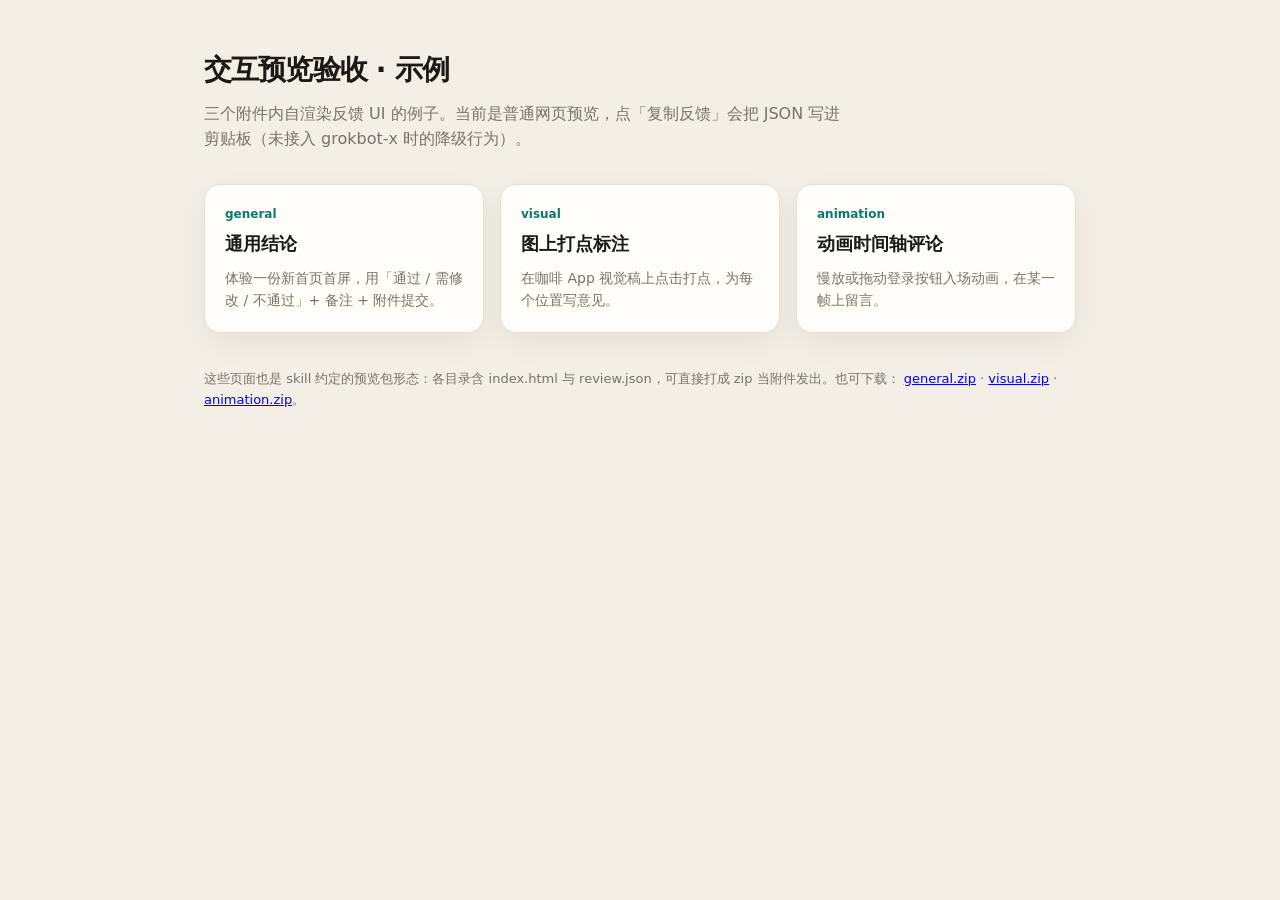
==== index.html @ 342da012 "Add interactive preview review examples (general, visual, animation)." ====
<!doctype html>
<html lang="zh-CN">
<meta charset="utf-8">
<meta name="viewport" content="width=device-width,initial-scale=1">
<title>交互预览验收 · 示例</title>
<style>
:root{--bg:#f3efe6;--ink:#1c1917;--muted:#7a7268;--line:#e6dfd3;--paper:#fffdf8;--accent:#0f766e;--font:"PingFang SC","Hiragino Sans GB","Noto Sans SC",ui-sans-serif,system-ui,sans-serif}
*{box-sizing:border-box}
body{margin:0;background:var(--bg);color:var(--ink);font:16px/1.6 var(--font)}
main{max-width:920px;margin:0 auto;padding:48px 24px 80px}
h1{font-size:28px;letter-spacing:-.03em;margin:0 0 8px}
.lead{color:var(--muted);margin:0 0 32px;max-width:640px}
.grid{display:grid;grid-template-columns:repeat(auto-fit,minmax(240px,1fr));gap:16px}
a.card{display:block;background:var(--paper);border:1px solid var(--line);border-radius:16px;padding:20px;text-decoration:none;color:inherit;box-shadow:0 10px 30px rgba(28,25,23,.06)}
a.card:hover{border-color:#c5ddd8}
.kicker{font-size:12px;color:var(--accent);font-weight:650}
a.card h2{margin:6px 0 8px;font-size:18px}
a.card p{margin:0;color:var(--muted);font-size:14px}
.note{margin-top:36px;font-size:13px;color:var(--muted)}
</style>
<main>
  <h1>交互预览验收 · 示例</h1>
  <p class="lead">三个附件内自渲染反馈 UI 的例子。当前是普通网页预览，点「复制反馈」会把 JSON 写进剪贴板（未接入 grokbot-x 时的降级行为）。</p>
  <div class="grid">
    <a class="card" href="general/index.html">
      <div class="kicker">general</div>
      <h2>通用结论</h2>
      <p>体验一份新首页首屏，用「通过 / 需修改 / 不通过」+ 备注 + 附件提交。</p>
    </a>
    <a class="card" href="visual/index.html">
      <div class="kicker">visual</div>
      <h2>图上打点标注</h2>
      <p>在咖啡 App 视觉稿上点击打点，为每个位置写意见。</p>
    </a>
    <a class="card" href="animation/index.html">
      <div class="kicker">animation</div>
      <h2>动画时间轴评论</h2>
      <p>慢放或拖动登录按钮入场动画，在某一帧上留言。</p>
    </a>
  </div>
  <p class="note">这些页面也是 skill 约定的预览包形态：各目录含 index.html 与 review.json，可直接打成 zip 当附件发出。也可下载：
    <a href="zips/general.zip">general.zip</a> ·
    <a href="zips/visual.zip">visual.zip</a> ·
    <a href="zips/animation.zip">animation.zip</a>。
  </p>
</main>
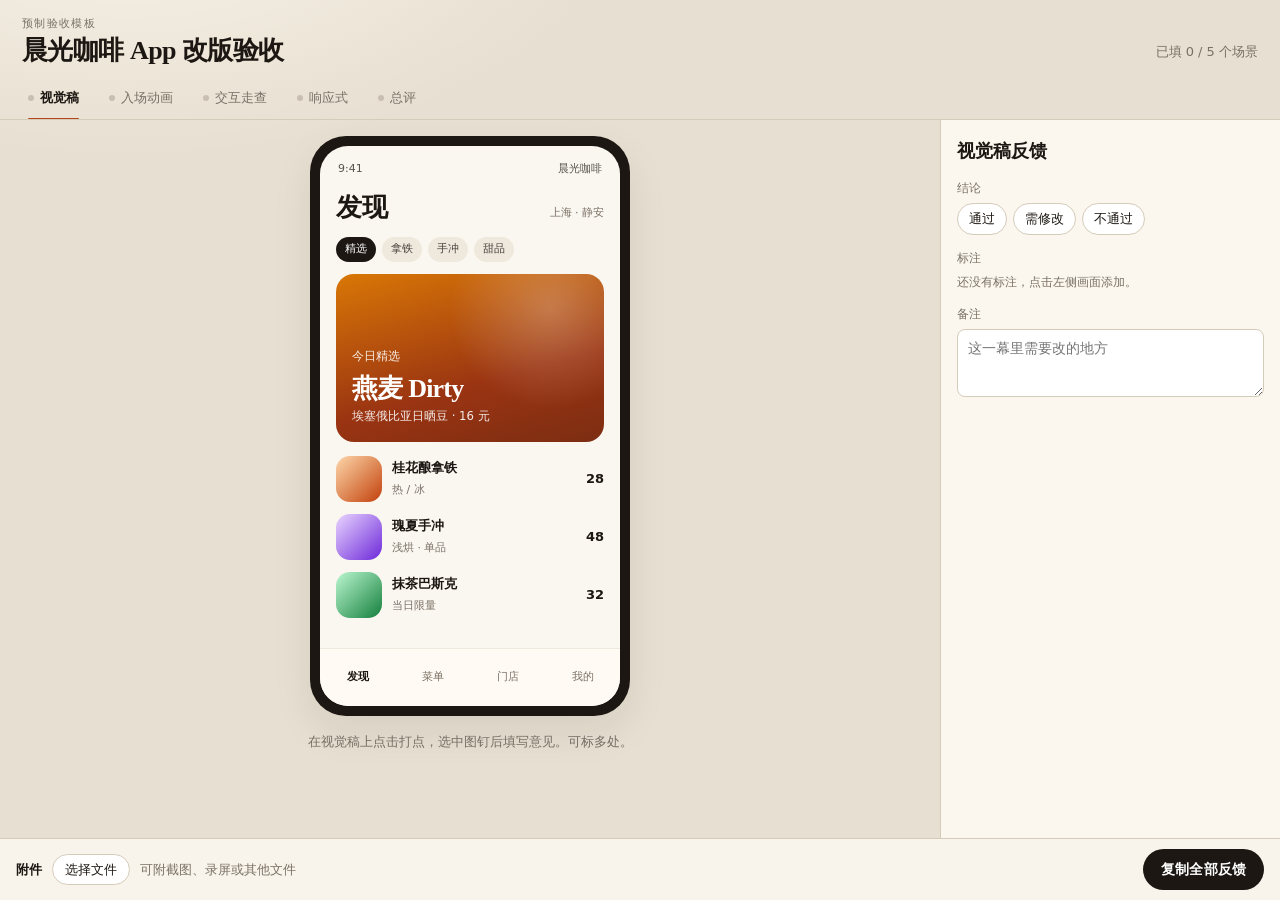
==== commit 4035402a: "Replace standalone demos with a unified multi-tab acceptance template One page combines visual, anim" ====
--- a/index.html
+++ b/index.html
@@ -1,46 +1,36 @@
 <!doctype html>
 <html lang="zh-CN">
-<meta charset="utf-8">
-<meta name="viewport" content="width=device-width,initial-scale=1">
-<title>交互预览验收 · 示例</title>
-<style>
-:root{--bg:#f3efe6;--ink:#1c1917;--muted:#7a7268;--line:#e6dfd3;--paper:#fffdf8;--accent:#0f766e;--font:"PingFang SC","Hiragino Sans GB","Noto Sans SC",ui-sans-serif,system-ui,sans-serif}
-*{box-sizing:border-box}
-body{margin:0;background:var(--bg);color:var(--ink);font:16px/1.6 var(--font)}
-main{max-width:920px;margin:0 auto;padding:48px 24px 80px}
-h1{font-size:28px;letter-spacing:-.03em;margin:0 0 8px}
-.lead{color:var(--muted);margin:0 0 32px;max-width:640px}
-.grid{display:grid;grid-template-columns:repeat(auto-fit,minmax(240px,1fr));gap:16px}
-a.card{display:block;background:var(--paper);border:1px solid var(--line);border-radius:16px;padding:20px;text-decoration:none;color:inherit;box-shadow:0 10px 30px rgba(28,25,23,.06)}
-a.card:hover{border-color:#c5ddd8}
-.kicker{font-size:12px;color:var(--accent);font-weight:650}
-a.card h2{margin:6px 0 8px;font-size:18px}
-a.card p{margin:0;color:var(--muted);font-size:14px}
-.note{margin-top:36px;font-size:13px;color:var(--muted)}
-</style>
-<main>
-  <h1>交互预览验收 · 示例</h1>
-  <p class="lead">三个附件内自渲染反馈 UI 的例子。当前是普通网页预览，点「复制反馈」会把 JSON 写进剪贴板（未接入 grokbot-x 时的降级行为）。</p>
-  <div class="grid">
-    <a class="card" href="general/index.html">
-      <div class="kicker">general</div>
-      <h2>通用结论</h2>
-      <p>体验一份新首页首屏，用「通过 / 需修改 / 不通过」+ 备注 + 附件提交。</p>
-    </a>
-    <a class="card" href="visual/index.html">
-      <div class="kicker">visual</div>
-      <h2>图上打点标注</h2>
-      <p>在咖啡 App 视觉稿上点击打点，为每个位置写意见。</p>
-    </a>
-    <a class="card" href="animation/index.html">
-      <div class="kicker">animation</div>
-      <h2>动画时间轴评论</h2>
-      <p>慢放或拖动登录按钮入场动画，在某一帧上留言。</p>
-    </a>
+<head>
+  <meta charset="utf-8">
+  <meta name="viewport" content="width=device-width, initial-scale=1">
+  <title>晨光咖啡 App 改版验收</title>
+  <link rel="stylesheet" href="assets/app.css">
+</head>
+<body>
+  <div class="app">
+    <header class="top">
+      <div class="brand">
+        <p class="eyebrow">预制验收模板</p>
+        <h1>晨光咖啡 App 改版验收</h1>
+      </div>
+      <p class="fill-meta" id="fillMeta">已填 0 / 5 个场景</p>
+    </header>
+    <nav class="tabs" id="tabs" role="tablist" aria-label="验收场景"></nav>
+    <div class="main">
+      <section class="stage" id="stage" aria-live="polite"></section>
+      <aside class="panel" id="panel"></aside>
+    </div>
+    <footer class="dock">
+      <label class="attach">
+        <span class="attach-label">附件</span>
+        <input id="files" type="file" accept="image/*,video/*,*/*" multiple>
+        <span class="attach-btn">选择文件</span>
+        <span id="fileHint">可附截图、录屏或其他文件</span>
+      </label>
+      <button class="primary" id="copyAll" type="button">复制全部反馈</button>
+    </footer>
   </div>
-  <p class="note">这些页面也是 skill 约定的预览包形态：各目录含 index.html 与 review.json，可直接打成 zip 当附件发出。也可下载：
-    <a href="zips/general.zip">general.zip</a> ·
-    <a href="zips/visual.zip">visual.zip</a> ·
-    <a href="zips/animation.zip">animation.zip</a>。
-  </p>
-</main>
+  <div class="toast" id="toast" role="status"></div>
+  <script src="assets/app.js"></script>
+</body>
+</html>
--- a/assets/app.css
+++ b/assets/app.css
@@ -0,0 +1,184 @@
+:root{
+  --bg:#e7dfd1;
+  --bg-deep:#ddd4c4;
+  --paper:#fbf7ef;
+  --ink:#1c1712;
+  --muted:#7a7166;
+  --line:#d5cbb9;
+  --pine:#21584a;
+  --pine-ink:#163d34;
+  --pine-soft:#d7ebe3;
+  --copper:#b4451a;
+  --copper-soft:#f6dcd1;
+  --ok:#2f6f4e;
+  --ok-soft:#d9ecdf;
+  --warn:#9a4b12;
+  --warn-soft:#f6e0c8;
+  --bad:#9f2d2d;
+  --bad-soft:#f6d6d4;
+  --shadow:0 16px 40px rgba(28,23,18,.08);
+  --serif:"Iowan Old Style","Palatino Linotype","Songti SC","Source Han Serif SC","Noto Serif SC",serif;
+  --sans:"PingFang SC","Hiragino Sans GB","Noto Sans SC",ui-sans-serif,system-ui,sans-serif;
+}
+*{box-sizing:border-box}
+html,body{margin:0;height:100%;overflow:hidden;background:var(--bg);color:var(--ink);font:14px/1.5 var(--sans)}
+button,input,textarea,select{font:inherit;color:inherit}
+button{cursor:pointer}
+a{color:var(--pine-ink)}
+
+.app{min-height:100%;height:100%;overflow:hidden;display:grid;grid-template-rows:auto auto 1fr auto;background:
+  radial-gradient(1000px 500px at 10% -10%,rgba(255,250,240,.7),transparent 50%),
+  var(--bg)}
+
+.top{display:flex;align-items:flex-end;justify-content:space-between;gap:16px;padding:16px 22px 12px}
+.eyebrow{margin:0 0 2px;font-size:11px;letter-spacing:.12em;text-transform:uppercase;color:var(--muted)}
+.top h1{margin:0;font-family:var(--serif);font-size:26px;font-weight:600;letter-spacing:-.02em;line-height:1.2}
+.fill-meta{margin:0;color:var(--muted);font-size:13px;padding-bottom:4px}
+
+.tabs{display:flex;gap:2px;padding:0 14px;border-bottom:1px solid var(--line);overflow:auto}
+.tab{appearance:none;border:0;background:transparent;padding:10px 14px 12px;color:var(--muted);font-size:13px;position:relative;white-space:nowrap}
+.tab:hover{color:var(--ink)}
+.tab[aria-selected="true"]{color:var(--ink);font-weight:600}
+.tab[aria-selected="true"]::after{content:"";position:absolute;left:14px;right:14px;bottom:-1px;height:2px;background:var(--copper);border-radius:2px}
+.tab .dot{display:inline-block;width:6px;height:6px;border-radius:50%;margin-right:6px;background:#c8bfb1;vertical-align:middle}
+.tab.is-done .dot{background:var(--ok)}
+.tab.is-partial .dot{background:var(--warn)}
+
+.main{display:grid;grid-template-columns:1fr 340px;min-height:0;overflow:hidden}
+@media (max-width:960px){.main{grid-template-columns:1fr}.top h1{font-size:22px}}
+
+.stage,.panel{min-height:0}
+.stage{min-width:0;overflow:auto;padding:16px 24px 24px;display:flex;flex-direction:column;align-items:center;justify-content:flex-start;gap:16px}
+.hint{margin:0;max-width:520px;text-align:center;color:var(--muted);font-size:13px}
+
+.panel{background:var(--paper);border-left:1px solid var(--line);padding:18px 16px 24px;overflow:auto;display:flex;flex-direction:column;gap:14px}
+@media (max-width:960px){.panel{border-left:0;border-top:1px solid var(--line)}}
+.panel h2{margin:0;font-family:var(--serif);font-size:18px;font-weight:600}
+.field{display:flex;flex-direction:column;gap:6px}
+.field>label,.field>.lbl{font-size:12px;color:var(--muted)}
+.choices{display:flex;flex-wrap:wrap;gap:6px}
+.choice{border:1px solid var(--line);background:#fff;border-radius:999px;padding:5px 11px;font-size:13px}
+.choice[aria-pressed="true"][data-v="通过"],.choice[aria-pressed="true"][data-v="pass"]{background:var(--ok-soft);border-color:#badcc6;color:var(--ok)}
+.choice[aria-pressed="true"][data-v="需修改"],.choice[aria-pressed="true"][data-v="issue"]{background:var(--warn-soft);border-color:#e8c39a;color:var(--warn)}
+.choice[aria-pressed="true"][data-v="不通过"],.choice[aria-pressed="true"][data-v="stuck"]{background:var(--bad-soft);border-color:#e3b3b1;color:var(--bad)}
+textarea,input[type="text"]{width:100%;border:1px solid var(--line);border-radius:8px;padding:8px 10px;background:#fff;resize:vertical}
+textarea{min-height:68px}
+.list{display:flex;flex-direction:column;gap:8px}
+.item{border:1px solid var(--line);border-radius:10px;padding:8px 10px;background:#fff;display:flex;flex-direction:column;gap:6px}
+.item header{display:flex;justify-content:space-between;align-items:center;gap:8px;font-size:12px;color:var(--muted)}
+.item .icon{border:0;background:transparent;color:var(--muted);padding:2px 4px}
+.empty{font-size:12px;color:var(--muted)}
+
+.dock{display:flex;align-items:center;justify-content:space-between;gap:12px;padding:10px 16px;border-top:1px solid var(--line);background:rgba(251,247,239,.86);backdrop-filter:blur(10px)}
+.attach{display:flex;align-items:center;gap:10px;color:var(--muted);font-size:13px;min-width:0;cursor:pointer}
+.attach-label{color:var(--ink);font-weight:600}
+.attach input{position:absolute;width:1px;height:1px;padding:0;margin:-1px;overflow:hidden;clip:rect(0,0,0,0);border:0}
+.attach-btn{border:1px solid var(--line);background:#fff;border-radius:999px;padding:5px 12px;color:var(--ink)}
+.attach:hover .attach-btn{border-color:var(--ink)}
+#fileHint{white-space:nowrap;overflow:hidden;text-overflow:ellipsis;max-width:42vw}
+.primary{appearance:none;border:0;background:var(--ink);color:#fff;border-radius:999px;padding:10px 18px;font-weight:600;letter-spacing:.01em}
+.primary:hover{background:#000}
+.ghost{appearance:none;border:1px solid var(--line);background:#fff;border-radius:999px;padding:6px 12px}
+
+.toast{position:fixed;left:50%;bottom:84px;transform:translateX(-50%) translateY(12px);background:var(--ink);color:#fff;padding:10px 14px;border-radius:999px;font-size:13px;opacity:0;pointer-events:none;transition:.22s}
+.toast.show{opacity:1;transform:translateX(-50%) translateY(0)}
+
+/* device */
+.device{background:#1c1712;border-radius:36px;padding:10px;box-shadow:var(--shadow);position:relative}
+.device.phone{width:320px}
+.screen{background:#faf6f0;border-radius:28px;overflow:hidden;position:relative;height:560px}
+.status{height:36px;display:flex;align-items:center;justify-content:space-between;padding:10px 18px 0;font-size:11px;color:#57534e}
+.nav{display:flex;align-items:baseline;justify-content:space-between;padding:6px 16px 10px}
+.nav h3{margin:0;font-family:var(--serif);font-size:26px;font-weight:600}
+.nav .loc{font-size:11px;color:#7a7166}
+.chips{display:flex;gap:6px;padding:0 16px 12px}
+.chip{border:0;background:#efe8dc;color:#44403c;border-radius:999px;padding:4px 9px;font-size:11px}
+.chip.on{background:#1c1712;color:#fff}
+.hero{margin:0 16px;border-radius:18px;min-height:168px;padding:16px;color:#fff;display:flex;flex-direction:column;justify-content:flex-end;
+  background:
+    radial-gradient(circle at 80% 20%,rgba(255,255,255,.25),transparent 40%),
+    linear-gradient(165deg,#d97706,#9a3412 62%,#7c2d12)}
+.hero small{opacity:.9}
+.hero h4{margin:4px 0 0;font-family:var(--serif);font-size:26px;letter-spacing:-.03em}
+.rows{padding:14px 16px 72px;display:flex;flex-direction:column;gap:12px}
+.row{display:flex;align-items:center;gap:10px;width:100%;border:0;background:transparent;text-align:left;padding:0}
+.thumb{width:46px;height:46px;border-radius:14px;flex:none}
+.t1{background:linear-gradient(135deg,#fed7aa,#c2410c)}
+.t2{background:linear-gradient(135deg,#e9d5ff,#6d28d9)}
+.t3{background:linear-gradient(135deg,#bbf7d0,#15803d)}
+.meta{flex:1;min-width:0}
+.meta b{display:block;font-size:13px}
+.meta span{font-size:11px;color:#7a7166}
+.price{font-size:13px;font-weight:650}
+.tabbar{position:absolute;left:0;right:0;bottom:0;height:58px;background:rgba(255,251,245,.94);border-top:1px solid #efe8dc;display:flex;align-items:center;justify-content:space-around;font-size:11px;color:#7a7166}
+.tabbar .on{color:#1c1712;font-weight:650}
+
+/* pins */
+.screen.annotate{cursor:crosshair}
+.pin{position:absolute;width:22px;height:22px;border-radius:50% 50% 50% 0;background:var(--copper);color:#fff;font-size:11px;font-weight:700;display:flex;align-items:center;justify-content:center;transform:translate(-50%,-100%) rotate(-45deg);box-shadow:0 4px 10px rgba(180,69,26,.35);z-index:3;cursor:pointer;border:0;padding:0}
+.pin span{transform:rotate(45deg)}
+.pin.active{background:#1c1712;z-index:4}
+
+/* login / animation stage */
+.player-wrap{width:min(420px,100%);display:flex;flex-direction:column;gap:14px;align-items:center}
+.login{width:min(380px,100%);background:var(--paper);border:1px solid var(--line);border-radius:22px;padding:32px 26px 26px;box-shadow:var(--shadow);overflow:hidden}
+.login h2{margin:0 0 6px;font-family:var(--serif);font-size:28px}
+.login .sub{margin:0 0 22px;color:var(--muted)}
+.login .fieldline{margin:0 0 10px}
+.login input{width:100%;border:1px solid var(--line);border-radius:10px;padding:10px 12px;background:#fff}
+.login-btn{width:100%;margin-top:8px;border:0;background:var(--ink);color:#fff;border-radius:12px;padding:12px;font-weight:650}
+
+.player{width:min(420px,100%);background:var(--paper);border:1px solid var(--line);border-radius:16px;padding:12px 14px 14px;box-shadow:var(--shadow)}
+.player-top{display:flex;align-items:center;gap:8px;margin-bottom:10px}
+.play{width:36px;height:36px;border:0;border-radius:50%;background:var(--ink);color:#fff;display:grid;place-items:center;flex:none}
+.play svg{width:16px;height:16px;fill:currentColor}
+.time{font-variant-numeric:tabular-nums;font-size:12px;color:var(--muted);min-width:92px}
+.speeds{margin-left:auto;display:flex;gap:4px}
+.speeds button{border:1px solid var(--line);background:#fff;border-radius:999px;padding:3px 8px;font-size:11px}
+.speeds button[aria-pressed="true"]{background:var(--ink);color:#fff;border-color:var(--ink)}
+
+.scrub{position:relative;height:28px;touch-action:none;cursor:pointer;user-select:none}
+.scrub-track,.scrub-fill{position:absolute;left:0;right:0;top:12px;height:4px;border-radius:99px;background:#ddd3c3;pointer-events:none}
+.scrub-fill{right:auto;width:0;background:var(--copper);z-index:1}
+.scrub-thumb{position:absolute;top:5px;width:18px;height:18px;margin-left:-9px;left:0;border-radius:50%;background:var(--copper);border:2px solid #fff;box-shadow:0 1px 5px rgba(0,0,0,.22);z-index:3;pointer-events:none}
+.scrub-marks{position:absolute;inset:0;z-index:2;pointer-events:none}
+.mark{position:absolute;top:8px;width:8px;height:8px;margin-left:-4px;border-radius:50%;background:var(--pine);border:2px solid var(--paper);cursor:pointer;pointer-events:auto}
+.scrub.dragging .scrub-thumb{transform:scale(1.15)}
+.player-hint{margin:8px 0 0;font-size:11px;color:var(--muted)}
+.add-cue{margin-top:8px}
+
+/* prototype inner screens */
+.detail,.cart{padding:12px 16px 72px}
+.back{border:0;background:transparent;color:var(--muted);padding:0 0 8px;font-size:13px}
+.detail h3{margin:0 0 6px;font-family:var(--serif);font-size:24px}
+.detail .lead{margin:0 0 14px;color:#7a7166;font-size:13px}
+.sizes{display:flex;gap:6px;margin:0 0 16px}
+.cta-block{display:flex;gap:8px;align-items:center}
+.cta-block .cta{flex:1;border:0;background:#1c1712;color:#fff;border-radius:12px;padding:12px;font-weight:650}
+.cart-item{display:flex;justify-content:space-between;padding:10px 0;border-bottom:1px solid #efe8dc}
+
+/* responsive stage */
+.stage-tools{flex:none;display:flex;flex-direction:column;align-items:center;gap:8px;width:100%;padding:0;margin:0 0 4px}
+.bp-switch{display:flex;gap:6px;flex-wrap:wrap;justify-content:center}
+.frame-label{font-size:12px;color:var(--muted)}
+.device.tablet .screen,.device.desktop .screen{height:auto;min-height:480px}
+.device.tablet{width:520px}
+.device.desktop{width:min(860px,100%);border-radius:16px;padding:8px}
+.device.desktop .screen{border-radius:10px;height:auto;min-height:460px}
+.web{display:grid;grid-template-columns:200px 1fr;min-height:460px}
+.web-side{background:#f3eee4;padding:20px 16px;border-right:1px solid #efe8dc}
+.web-side h3{margin:0 0 16px;font-family:var(--serif);font-size:22px}
+.web-main{padding:20px}
+.web-hero{border-radius:16px;min-height:180px;padding:22px;color:#fff;background:linear-gradient(165deg,#d97706,#9a3412 62%,#7c2d12)}
+.web-grid{display:grid;grid-template-columns:repeat(3,1fr);gap:12px;margin-top:16px}
+.web-card{background:#fff;border:1px solid #efe8dc;border-radius:12px;padding:12px}
+
+.bp-rows .item{gap:8px}
+
+@media (max-width:560px){
+  .device.tablet,.device.desktop{width:100%}
+  .web{grid-template-columns:1fr}
+  .web-grid{grid-template-columns:1fr}
+  .attach input{width:110px}
+  .dock{flex-wrap:wrap}
+}
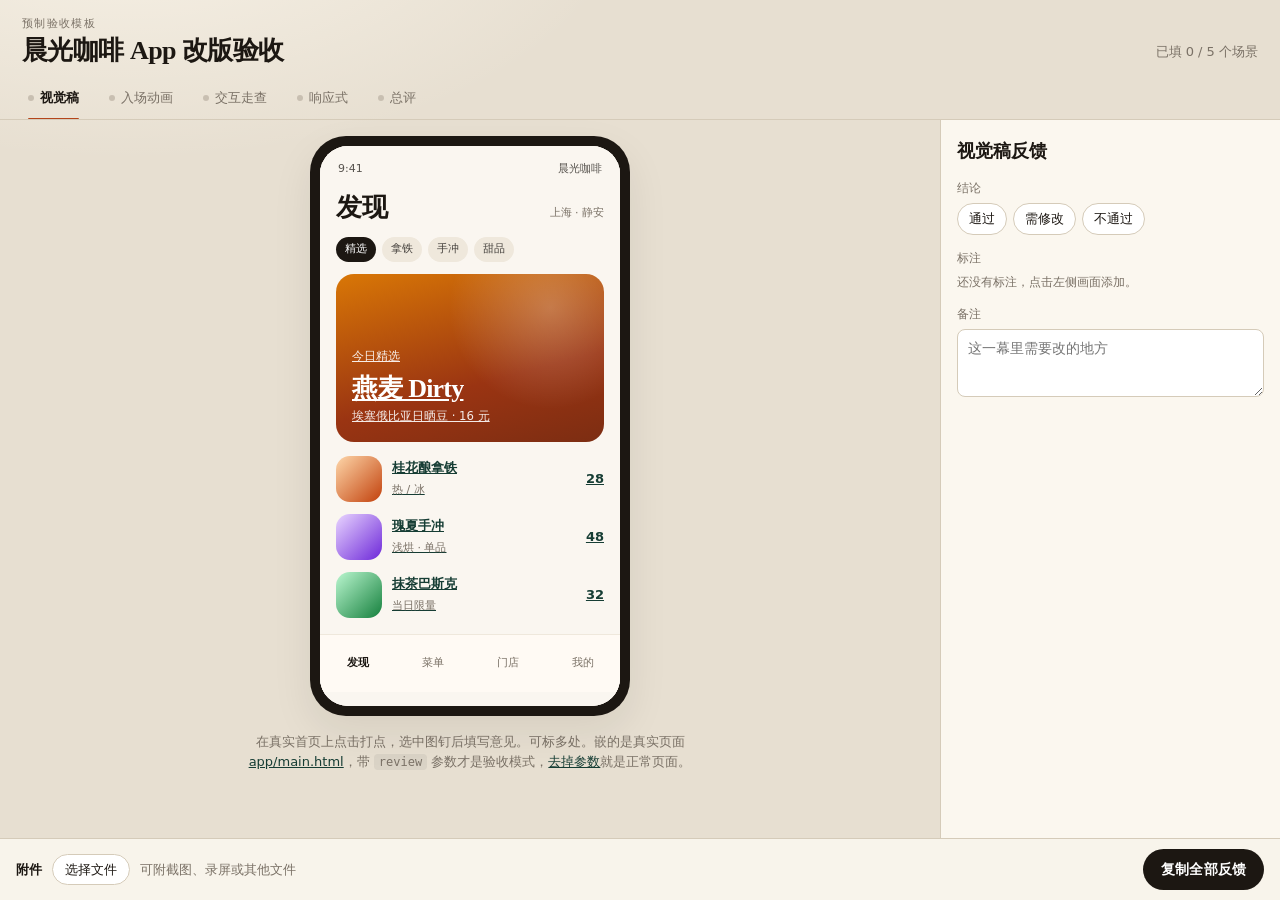
==== commit 9b0eb5d3: "feat: 验收场景改用 iframe 嵌真实构建页面(?review 参数) + 清理旧内联渲染" ====
--- a/index.html
+++ b/index.html
@@ -4,7 +4,7 @@
   <meta charset="utf-8">
   <meta name="viewport" content="width=device-width, initial-scale=1">
   <title>晨光咖啡 App 改版验收</title>
-  <link rel="stylesheet" href="assets/app.css">
+  <link rel="stylesheet" href="assets/app.css?v=11">
 </head>
 <body>
   <div class="app">
@@ -31,6 +31,6 @@
     </footer>
   </div>
   <div class="toast" id="toast" role="status"></div>
-  <script src="assets/app.js"></script>
+  <script src="assets/app.js?v=11"></script>
 </body>
 </html>
--- a/assets/app.css
+++ b/assets/app.css
@@ -182,3 +182,50 @@
   .attach input{width:110px}
   .dock{flex-wrap:wrap}
 }
+
+/* foldable logical regions in the responsive preview */
+.screen.regions{display:flex;flex-direction:column;overflow:hidden}
+.device.desktop .screen.regions{height:auto;min-height:460px;overflow:visible}
+.region{flex:none;min-width:0;position:relative}
+.region.grow{flex:1;min-height:0;display:flex;flex-direction:column}
+.region.grow .region-body{flex:1;min-height:0;overflow:auto}
+.region.grow.is-collapsed{flex:none}
+.region:not(.is-collapsed) .region-bar{display:none}
+.region.is-collapsed .region-bar{position:relative;display:flex;align-items:center;gap:6px;width:100%;border:0;border-bottom:1px dashed rgba(28,23,18,.12);background:rgba(28,23,18,.045);color:var(--muted);font-size:11px;letter-spacing:.04em;padding:6px 10px;text-align:left}
+.region.is-collapsed .region-bar:hover{background:rgba(28,23,18,.08);color:var(--ink)}
+.region-dock{margin-top:auto}
+.region-bar .chev,.fold-bar .chev{width:0;height:0;border-left:4px solid transparent;border-right:4px solid transparent;border-top:5px solid currentColor;transition:transform .15s;flex:none}
+.region.is-collapsed .region-bar .chev,.fold:not(.is-open) .fold-bar .chev{transform:rotate(-90deg)}
+.region.is-collapsed .region-body{display:none}
+.screen.regions .rows{padding-bottom:14px}
+.screen.regions .tabbar{position:relative}
+.region-actions{display:flex;align-items:center;justify-content:center;flex-wrap:wrap;gap:8px;color:var(--muted);font-size:12px}
+.region-toggles{display:flex;flex-wrap:wrap;gap:6px;justify-content:center}
+.region-chip{appearance:none;border:1px solid var(--line);background:#fff;border-radius:999px;padding:3px 9px;font-size:11px;color:var(--ink)}
+.region-chip[aria-pressed="false"]{color:var(--muted);background:transparent;opacity:.72}
+.region-chip:hover{border-color:var(--ink);color:var(--ink);opacity:1}
+.text-btn{appearance:none;border:0;background:transparent;color:var(--muted);padding:0;font-size:12px}
+.text-btn:hover{color:var(--ink)}
+.sep{opacity:.5}
+.web{align-items:stretch}
+.web .region-side{min-height:0}
+.web .web-main{display:flex;flex-direction:column;min-width:0}
+.web:has(.region-side.is-collapsed){grid-template-columns:1fr}
+
+/* foldable feedback sections */
+.fold{border:1px solid var(--line);border-radius:10px;background:#fff;overflow:hidden}
+.fold-bar{display:flex;align-items:center;gap:8px;width:100%;border:0;background:transparent;padding:9px 10px;text-align:left;font-size:13px}
+.fold-bar span{font-weight:600}
+.fold-bar .fold-meta{margin-left:auto;font-style:normal;font-size:11px;color:var(--muted);font-weight:400}
+.fold-bar:hover{background:rgba(28,23,18,.03)}
+.fold-body{display:none;padding:0 10px 10px;flex-direction:column;gap:8px}
+.fold.is-open .fold-body{display:flex}
+.fold-tools{display:flex;justify-content:flex-end}
+
+.review-frame{border:0;display:block;width:100%;background:transparent}
+.login-frame{width:min(420px,100%);height:430px}
+.device{overflow:hidden}
+.device .review-frame{background:#faf6f0;border-radius:28px}
+.device.desktop .review-frame{border-radius:10px}
+.hint code{font-size:12px;background:rgba(28,23,18,.06);padding:1px 5px;border-radius:4px}
+.hint a{color:var(--pine-ink)}
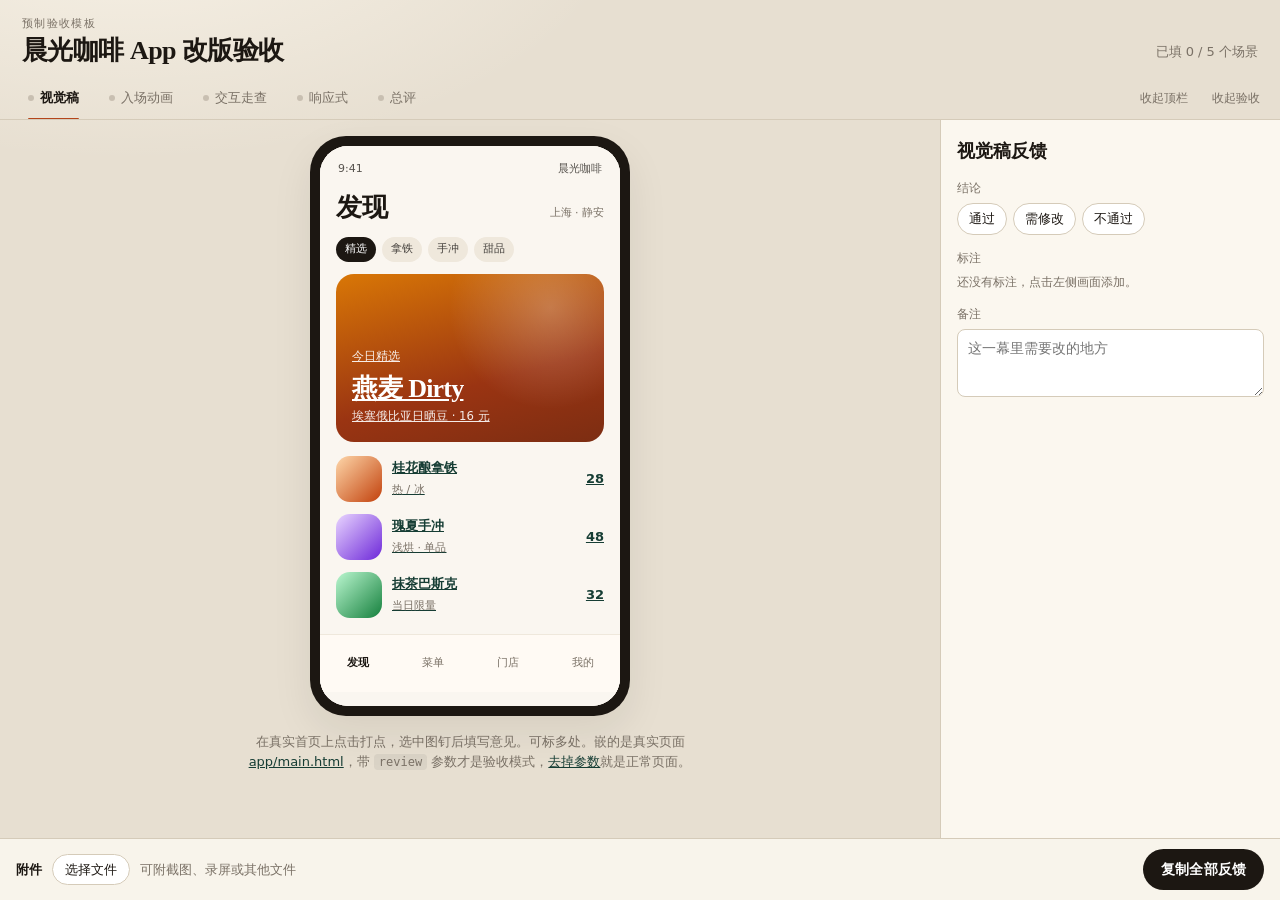
==== commit 339796a6: "feat: 验收壳大分区可收起（顶栏、验收区），预览随之占满空间" ====
--- a/index.html
+++ b/index.html
@@ -4,21 +4,29 @@
   <meta charset="utf-8">
   <meta name="viewport" content="width=device-width, initial-scale=1">
   <title>晨光咖啡 App 改版验收</title>
-  <link rel="stylesheet" href="assets/app.css?v=11">
+  <link rel="stylesheet" href="assets/app.css?v=14">
 </head>
 <body>
   <div class="app">
-    <header class="top">
+    <header class="top" id="top">
       <div class="brand">
         <p class="eyebrow">预制验收模板</p>
         <h1>晨光咖啡 App 改版验收</h1>
       </div>
       <p class="fill-meta" id="fillMeta">已填 0 / 5 个场景</p>
     </header>
-    <nav class="tabs" id="tabs" role="tablist" aria-label="验收场景"></nav>
-    <div class="main">
+    <div class="tabs-row">
+      <nav class="tabs" id="tabs" role="tablist" aria-label="验收场景"></nav>
+      <div class="shell-folds">
+        <button type="button" class="shell-fold" id="toggleTop" aria-expanded="true" aria-controls="top">收起顶栏</button>
+        <button type="button" class="shell-fold" id="togglePanel" aria-expanded="true" aria-controls="panel">收起验收</button>
+      </div>
+    </div>
+    <div class="main" id="main">
       <section class="stage" id="stage" aria-live="polite"></section>
-      <aside class="panel" id="panel"></aside>
+      <aside class="panel" id="panel">
+        <div class="panel-body" id="panelBody"></div>
+      </aside>
     </div>
     <footer class="dock">
       <label class="attach">
@@ -31,6 +39,6 @@
     </footer>
   </div>
   <div class="toast" id="toast" role="status"></div>
-  <script src="assets/app.js?v=11"></script>
+  <script src="assets/app.js?v=14"></script>
 </body>
 </html>
--- a/assets/app.css
+++ b/assets/app.css
@@ -35,7 +35,13 @@
 .top h1{margin:0;font-family:var(--serif);font-size:26px;font-weight:600;letter-spacing:-.02em;line-height:1.2}
 .fill-meta{margin:0;color:var(--muted);font-size:13px;padding-bottom:4px}
 
-.tabs{display:flex;gap:2px;padding:0 14px;border-bottom:1px solid var(--line);overflow:auto}
+.tabs-row{display:flex;align-items:center;gap:8px;padding:0 10px 0 14px;border-bottom:1px solid var(--line);min-width:0}
+.tabs{display:flex;gap:2px;flex:1;min-width:0;overflow-x:auto;overflow-y:hidden}
+.shell-folds{display:flex;flex-direction:row;align-items:center;gap:4px;flex:0 0 auto;width:max-content;margin-left:auto}
+.shell-fold{appearance:none;border:0;background:transparent;color:var(--muted);font-size:12px;padding:8px 10px;white-space:nowrap;flex:0 0 auto;line-height:1}
+.shell-fold:hover{color:var(--ink)}
+.shell-fold[aria-expanded="false"]{color:var(--ink);font-weight:600}
+.app.is-top-collapsed .top{display:none}
 .tab{appearance:none;border:0;background:transparent;padding:10px 14px 12px;color:var(--muted);font-size:13px;position:relative;white-space:nowrap}
 .tab:hover{color:var(--ink)}
 .tab[aria-selected="true"]{color:var(--ink);font-weight:600}
@@ -44,14 +50,21 @@
 .tab.is-done .dot{background:var(--ok)}
 .tab.is-partial .dot{background:var(--warn)}
 
-.main{display:grid;grid-template-columns:1fr 340px;min-height:0;overflow:hidden}
-@media (max-width:960px){.main{grid-template-columns:1fr}.top h1{font-size:22px}}
+.main{display:grid;grid-template-columns:1fr 340px;min-height:0;overflow:hidden;transition:grid-template-columns .2s ease}
+.main.is-panel-collapsed{grid-template-columns:1fr}
+@media (max-width:960px){
+  .main{grid-template-columns:1fr;grid-template-rows:1fr minmax(160px,42%)}
+  .main.is-panel-collapsed{grid-template-rows:1fr}
+  .top h1{font-size:22px}
+}
 
 .stage,.panel{min-height:0}
 .stage{min-width:0;overflow:auto;padding:16px 24px 24px;display:flex;flex-direction:column;align-items:center;justify-content:flex-start;gap:16px}
 .hint{margin:0;max-width:520px;text-align:center;color:var(--muted);font-size:13px}
 
-.panel{background:var(--paper);border-left:1px solid var(--line);padding:18px 16px 24px;overflow:auto;display:flex;flex-direction:column;gap:14px}
+.panel{background:var(--paper);border-left:1px solid var(--line);padding:18px 16px 24px;overflow:auto;display:flex;flex-direction:column;min-width:0}
+.panel-body{display:flex;flex-direction:column;gap:14px;min-height:0}
+.main.is-panel-collapsed .panel{display:none}
 @media (max-width:960px){.panel{border-left:0;border-top:1px solid var(--line)}}
 .panel h2{margin:0;font-family:var(--serif);font-size:18px;font-weight:600}
 .field{display:flex;flex-direction:column;gap:6px}
@@ -163,7 +176,7 @@
 .frame-label{font-size:12px;color:var(--muted)}
 .device.tablet .screen,.device.desktop .screen{height:auto;min-height:480px}
 .device.tablet{width:520px}
-.device.desktop{width:min(860px,100%);border-radius:16px;padding:8px}
+.device.desktop{width:min(1280px,100%);border-radius:16px;padding:8px}
 .device.desktop .screen{border-radius:10px;height:auto;min-height:460px}
 .web{display:grid;grid-template-columns:200px 1fr;min-height:460px}
 .web-side{background:#f3eee4;padding:20px 16px;border-right:1px solid #efe8dc}
